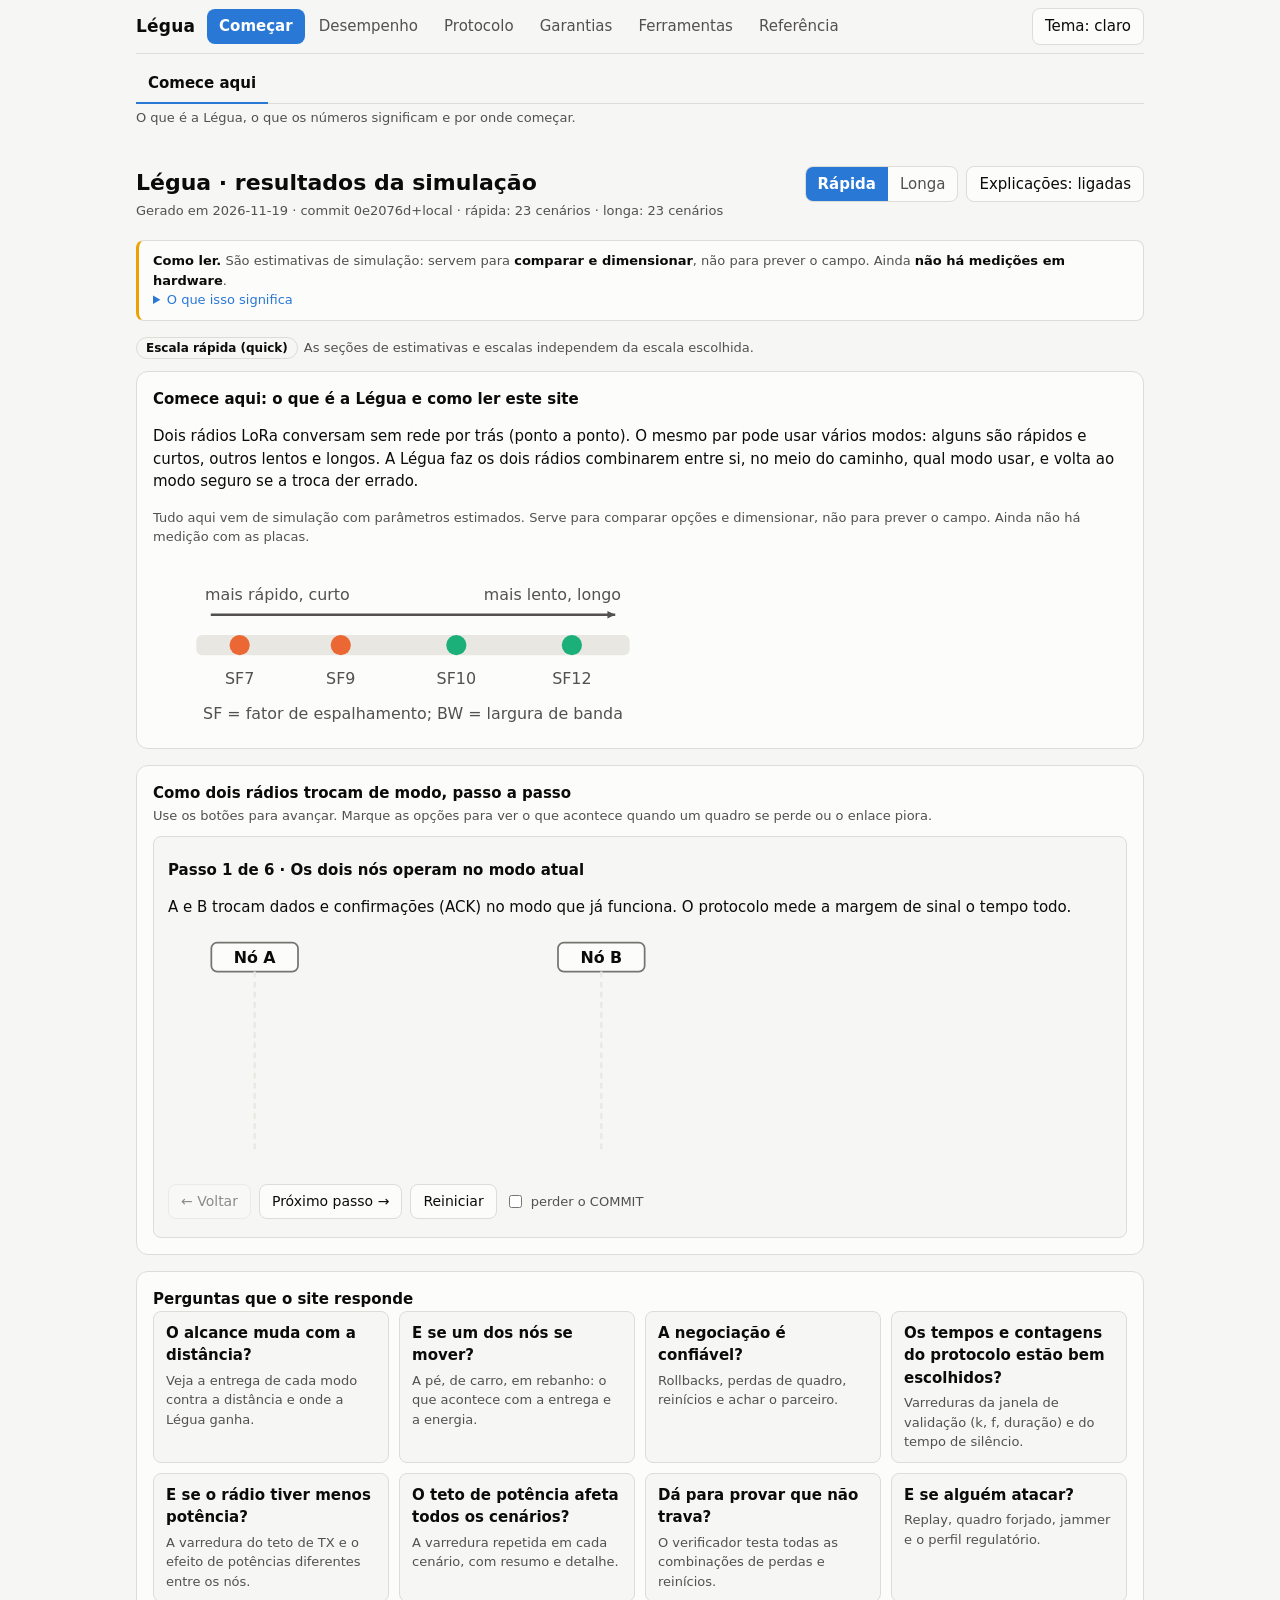
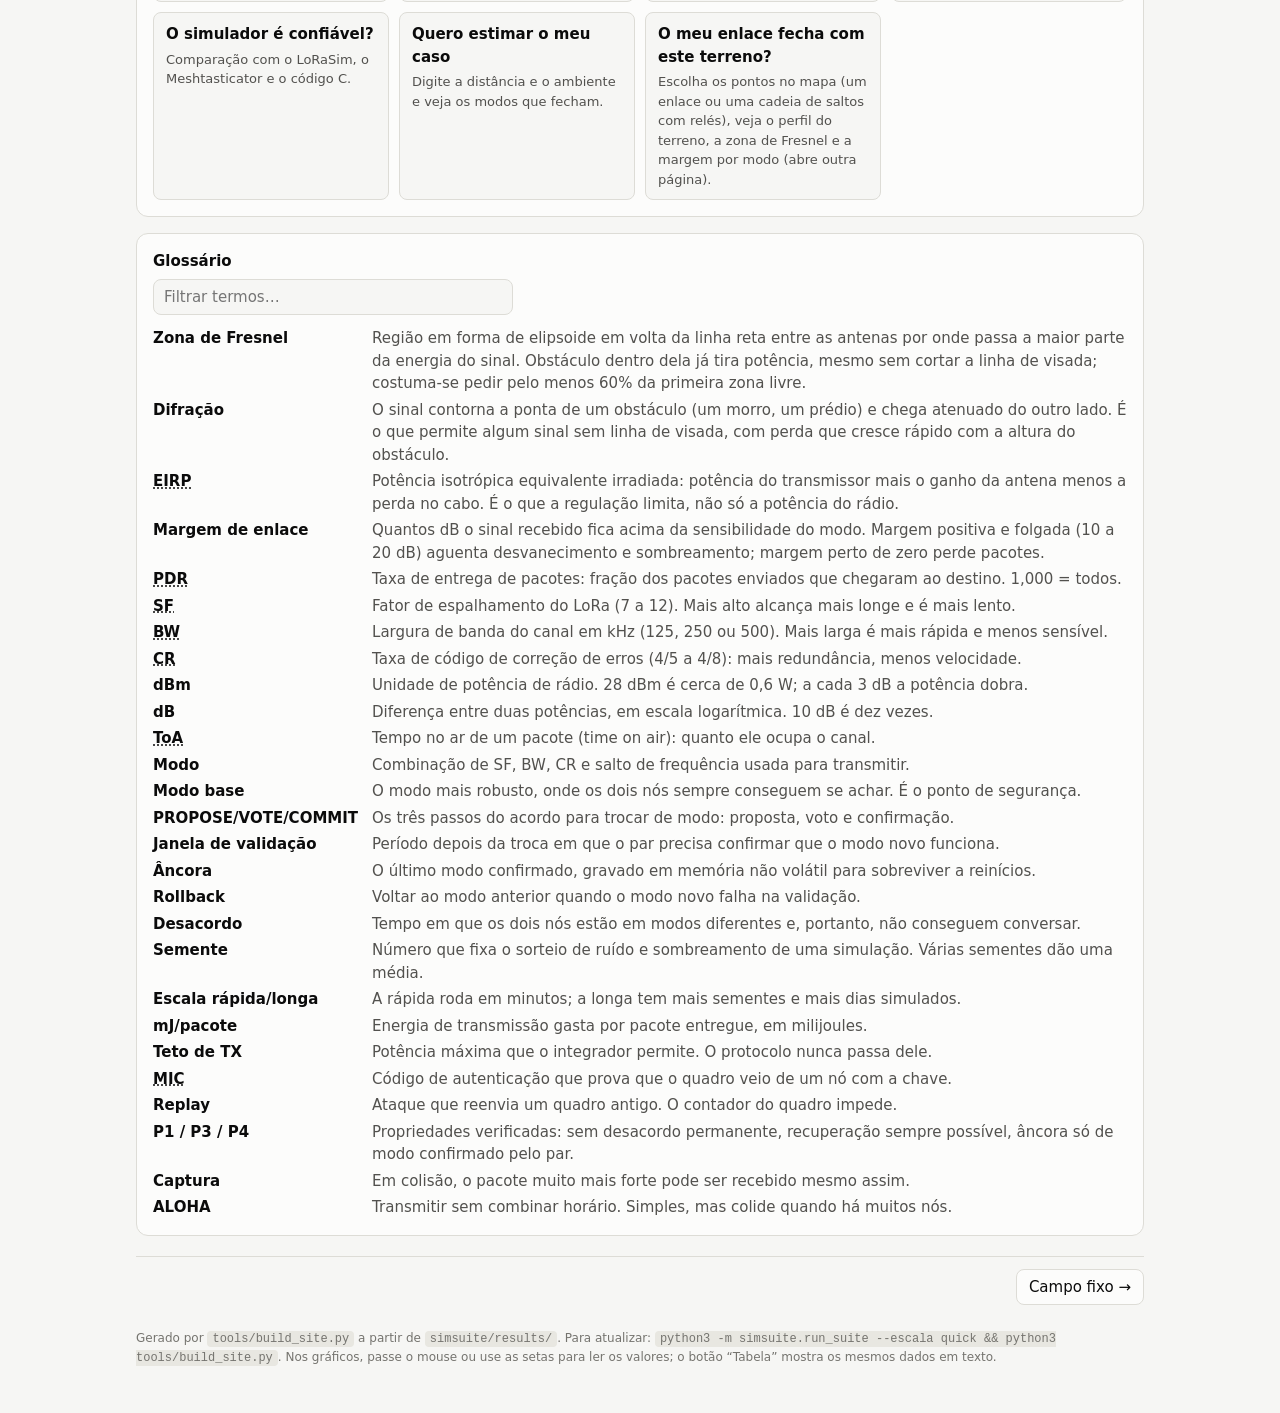
==== site/index.html @ ae8259ec "Site: aba de calculadoras (tempo no ar, sensibilidade, ciclo, bateria, canais) com paridade com o Py" ====
<!doctype html>
<html lang="pt-BR">
<head>
<meta charset="utf-8">
<meta name="viewport" content="width=device-width, initial-scale=1">
<title>Légua · Resultados</title>
<meta name="description" content="Resultados da suíte de simulação da Légua, biblioteca LoRa P2P com adaptação negociada de modo.">
<link rel="stylesheet" href="style.css">
</head>
<body>
<div class="wrap">
  <div id="gnav"></div>
  <header class="top">
    <div>
      <h1>Légua · resultados da simulação</h1>
      <p class="sub" id="meta"></p>
    </div>
    <div class="hdr-controls">
      <div class="seg" id="scale" role="radiogroup" aria-label="Escala dos resultados"></div>
      <button class="btn" id="expl" type="button" aria-pressed="true" title="Mostrar ou ocultar as explicações e os diagramas">Explicações: ligadas</button>
    </div>
  </header>
  <div class="notice">
    <b>Como ler.</b> São estimativas de simulação: servem para <b>comparar e dimensionar</b>, não para prever o campo. Ainda
    <b>não há medições em hardware</b>.
    <details><summary style="cursor:pointer;color:var(--accent)">O que isso significa</summary>
      Todos os números saem de modelos com parâmetros <b>estimados</b> (canal, corrente do PA, deriva, interferência). O perfil
      regulatório BR-2026 vem de fonte secundária e está <b>nao_verificado</b>; nada aqui afirma conformidade ou homologação.
      Os experimentos com as placas Heltec serão feitos em repositório próprio e, quando existirem, calibram estes modelos.
    </details>
  </div>
  <p class="scalebar" id="scalebar"></p>
  <main id="panel" role="tabpanel" tabindex="-1"></main>
  <footer>
    Gerado por <code>tools/build_site.py</code> a partir de <code>simsuite/results/</code>. Para atualizar:
    <code>python3 -m simsuite.run_suite --escala quick &amp;&amp; python3 tools/build_site.py</code>.
    Nos gráficos, passe o mouse ou use as setas para ler os valores; o botão “Tabela” mostra os mesmos dados em texto.
  </footer>
</div>
<script src="data.js"></script>
<script src="nav.js"></script>
<script src="citar.js"></script>
<script src="evidencia.js"></script>
<script src="calculadoras.js"></script>
<script src="calc_ui.js"></script>
<script src="estimator.js"></script>
<script src="explica.js"></script>
<script src="perfil_c.js"></script>
<script src="app.js"></script>
</body>
</html>
---- site/style.css ----
:root {
  color-scheme: light;
  --bg: #f6f6f4;
  --surface: #fcfcfb;
  --border: #dddcd6;
  --grid: #e8e7e1;
  --text: #0b0b0b;
  --text-2: #52514e;
  --text-3: #75746f;
  --accent: #2a78d6;
  --s1: #2a78d6; --s2: #eb6834; --s3: #1baf7a; --s4: #eda100; --s5: #e87ba4;
  --ok: #0b6b3a; --bad: #a3231f; --warn: #8a5a00;
}
@media (prefers-color-scheme: dark) {
  :root:where(:not([data-theme="light"])) {
    color-scheme: dark;
    --bg: #121211; --surface: #1a1a19; --border: #33322f; --grid: #2a2a28;
    --text: #f0efec; --text-2: #c3c2b7; --text-3: #9a998f;
    --accent: #3987e5;
    --s1: #3987e5; --s2: #d95926; --s3: #199e70; --s4: #c98500; --s5: #d55181;
    --ok: #5fcf92; --bad: #f08a86; --warn: #e3b24a;
  }
}
:root[data-theme="dark"] {
  color-scheme: dark;
  --bg: #121211; --surface: #1a1a19; --border: #33322f; --grid: #2a2a28;
  --text: #f0efec; --text-2: #c3c2b7; --text-3: #9a998f;
  --accent: #3987e5;
  --s1: #3987e5; --s2: #d95926; --s3: #199e70; --s4: #c98500; --s5: #d55181;
  --ok: #5fcf92; --bad: #f08a86; --warn: #e3b24a;
}

* { box-sizing: border-box; }
html { -webkit-text-size-adjust: 100%; }
body {
  margin: 0; background: var(--bg); color: var(--text);
  font: 15px/1.5 system-ui, -apple-system, "Segoe UI", Roboto, sans-serif;
}
.wrap { max-width: 1040px; margin: 0 auto; padding: 0 16px 48px; }
header.top { padding: 24px 0 8px; display: flex; gap: 16px; align-items: flex-start; justify-content: space-between; flex-wrap: wrap; }
h1 { font-size: 22px; margin: 0 0 2px; font-weight: 650; }
.sub { color: var(--text-2); font-size: 13px; margin: 0; }
button, select { font: inherit; color: var(--text); }
.btn {
  background: var(--surface); border: 1px solid var(--border); border-radius: 8px;
  padding: 6px 12px; cursor: pointer;
}
.btn:hover { border-color: var(--text-3); }
.btn:focus-visible, select:focus-visible, .tab:focus-visible, .plot:focus-visible { outline: 2px solid var(--accent); outline-offset: 2px; }
.notice {
  background: var(--surface); border: 1px solid var(--border); border-left: 3px solid var(--s4);
  border-radius: 8px; padding: 10px 14px; margin: 12px 0 16px; font-size: 13px; color: var(--text-2);
}
.notice b { color: var(--text); }
nav.tabs { display: flex; gap: 4px; flex-wrap: wrap; border-bottom: 1px solid var(--border); margin-bottom: 16px; }
.tab {
  background: none; border: 0; border-bottom: 2px solid transparent; padding: 8px 12px; cursor: pointer;
  color: var(--text-2); margin-bottom: -1px;
}
.tab[aria-selected="true"] { color: var(--text); border-bottom-color: var(--accent); font-weight: 600; }
.tab:hover { color: var(--text); }
.controls { display: flex; gap: 16px; flex-wrap: wrap; align-items: center; margin: 0 0 12px; font-size: 14px; }
.controls label { display: flex; gap: 6px; align-items: center; color: var(--text-2); }
select { background: var(--surface); border: 1px solid var(--border); border-radius: 8px; padding: 5px 8px; }
.card {
  background: var(--surface); border: 1px solid var(--border); border-radius: 12px;
  padding: 16px; margin: 0 0 16px; min-width: 0;
}
.card h2 { font-size: 15px; margin: 0; font-weight: 650; }
.card .note { color: var(--text-2); font-size: 13px; margin: 2px 0 10px; }
.card-head { display: flex; justify-content: space-between; gap: 12px; align-items: flex-start; }
.card-head .btn { font-size: 12px; padding: 3px 9px; flex: none; }
.grid2 { display: grid; grid-template-columns: repeat(auto-fit, minmax(300px, 1fr)); gap: 16px; }
.grid2 .card { margin: 0; }
.stats { display: grid; grid-template-columns: repeat(auto-fit, minmax(150px, 1fr)); gap: 12px; margin-bottom: 16px; }
.stat { background: var(--surface); border: 1px solid var(--border); border-radius: 12px; padding: 12px 14px; }
.stat .v { font-size: 22px; font-weight: 650; font-variant-numeric: tabular-nums; }
.stat .l { font-size: 12px; color: var(--text-2); }
.legend { display: flex; flex-wrap: wrap; gap: 4px 16px; margin: 0 0 6px; font-size: 13px; color: var(--text-2); }
.legend span { display: inline-flex; align-items: center; gap: 6px; }
.chart { position: relative; width: 100%; }
.chart svg { display: block; width: 100%; height: auto; overflow: visible; }
.plot { outline: none; }
.axis text { fill: var(--text-2); font-size: 11px; }
.axis-title { fill: var(--text-3); font-size: 11px; }
.grid line { stroke: var(--grid); stroke-width: 1; }
.base-line { stroke: var(--border); stroke-width: 1; }
.lbl { fill: var(--text); font-size: 11.5px; }
.ln { fill: none; stroke-width: 2; stroke-linejoin: round; stroke-linecap: round; }
.mk { stroke: var(--surface); stroke-width: 2; }
.hair { stroke: var(--text-3); stroke-width: 1; stroke-dasharray: 3 3; }
.rowline { stroke: var(--grid); stroke-width: 3; stroke-linecap: round; }
.s1 { stroke: var(--s1); fill: var(--s1); } .s2 { stroke: var(--s2); fill: var(--s2); }
.s3 { stroke: var(--s3); fill: var(--s3); } .s4 { stroke: var(--s4); fill: var(--s4); }
.s5 { stroke: var(--s5); fill: var(--s5); }
.ln.s1, .ln.s2, .ln.s3, .ln.s4, .ln.s5 { fill: none; }
.mk.s1, .mk.s2, .mk.s3, .mk.s4, .mk.s5 { stroke: var(--surface); }
.tip {
  position: absolute; pointer-events: none; z-index: 5; background: var(--surface); color: var(--text);
  border: 1px solid var(--border); border-radius: 8px; padding: 8px 10px; font-size: 12.5px; min-width: 160px;
  box-shadow: 0 4px 16px rgba(0,0,0,.12); display: none;
}
.tip .th { font-weight: 600; margin-bottom: 4px; }
.tip .tr { display: flex; align-items: baseline; gap: 8px; margin: 2px 0; }
.tip .tv { font-weight: 650; font-variant-numeric: tabular-nums; }
.tip .tn { color: var(--text-2); }
.tip .te { color: var(--text-3); font-size: 11.5px; }
.tip svg.key { width: 18px; height: 8px; flex: none; align-self: center; overflow: visible; }
table { border-collapse: collapse; width: 100%; font-size: 13px; font-variant-numeric: tabular-nums; }
.tw { overflow-x: auto; }
th, td { text-align: left; padding: 6px 10px; border-bottom: 1px solid var(--border); white-space: nowrap; }
th { color: var(--text-2); font-weight: 600; font-size: 12px; }
td.n, th.n { text-align: right; }
.pill { display: inline-flex; gap: 5px; align-items: center; font-weight: 600; }
.pill.ok { color: var(--ok); } .pill.bad { color: var(--bad); } .pill.warn { color: var(--warn); }
footer { color: var(--text-3); font-size: 12px; margin-top: 24px; }
code { background: var(--grid); padding: 1px 5px; border-radius: 4px; font-size: 12px; }
@media (max-width: 560px) { .card { padding: 12px; } h1 { font-size: 19px; } }

.hdr-controls { display: flex; gap: 8px; align-items: center; flex-wrap: wrap; }
.seg { display: inline-flex; border: 1px solid var(--border); border-radius: 8px; overflow: hidden; background: var(--surface); }
.seg button { border: 0; background: none; padding: 6px 12px; cursor: pointer; color: var(--text-2); }
.seg button[aria-checked="true"] { background: var(--accent); color: #fff; font-weight: 600; }
.seg button:disabled { opacity: .45; cursor: not-allowed; }
.seg button:focus-visible { outline: 2px solid var(--accent); outline-offset: -2px; }
.scalebar { font-size: 13px; color: var(--text-2); margin: 0 0 12px; }
.badge { display: inline-block; border: 1px solid var(--border); border-radius: 999px; padding: 1px 9px; font-size: 12px; font-weight: 600; color: var(--text); margin-right: 6px; }
.badge.full { border-color: var(--accent); color: var(--accent); }
.form { display: grid; grid-template-columns: repeat(auto-fit, minmax(210px, 1fr)); gap: 12px 18px; }
.field { display: flex; flex-direction: column; gap: 3px; font-size: 13px; color: var(--text-2); }
.field .val { color: var(--text); font-weight: 600; font-variant-numeric: tabular-nums; }
.field input[type=range] { width: 100%; accent-color: var(--accent); }
.field input[type=number], .field select { width: 100%; background: var(--surface); border: 1px solid var(--border); border-radius: 8px; padding: 5px 8px; color: var(--text); }
.warn-card { border-left: 3px solid var(--s4); }

.disc h2 { font-size: 16px; }
.dgrid { display: grid; grid-template-columns: repeat(auto-fit, minmax(300px, 1fr)); gap: 14px 22px; }
.dblock h3 { font-size: 13px; margin: 0 0 4px; color: var(--text-2); text-transform: uppercase; letter-spacing: .04em; }
.dblock ul { margin: 0; padding-left: 18px; font-size: 13.5px; }
.dblock li { margin: 0 0 6px; }
.dblock.crit { border-left: 3px solid var(--s4); padding-left: 12px; }

/* explicações, diagramas e guia */
.expl { margin: 8px 0 12px; border: 1px solid var(--border); border-left: 3px solid var(--accent); border-radius: 8px; background: var(--bg); }
.expl > summary { cursor: pointer; padding: 7px 12px; font-weight: 600; color: var(--text-2); list-style-position: inside; }
.expl > summary:focus-visible { outline: 2px solid var(--accent); outline-offset: 2px; }
.expl-body { padding: 2px 14px 12px; font-size: 14px; }
.expl-body p { margin: 6px 0; }
.expl-body .att { color: var(--text-2); }
.sem-expl .expl { display: none; }
.dgm-wrap { margin: 8px 0 2px; max-width: 520px; }
.dgm { width: 100%; height: auto; display: block; }
.guide h3 { margin: 12px 0 4px; font-size: 15px; }
.guide-demo { border: 1px solid var(--border); border-radius: 8px; padding: 10px 14px; background: var(--bg); }
.guide .controls, .guide-demo .controls { display: flex; gap: 8px; flex-wrap: wrap; align-items: center; margin: 8px 0; }
.chk { display: inline-flex; gap: 4px; align-items: center; color: var(--text-2); font-size: 13px; }
.btn:disabled { opacity: .45; cursor: default; }
.qgrid { display: grid; grid-template-columns: repeat(auto-fill, minmax(230px, 1fr)); gap: 10px; }
.qcard { text-align: left; background: var(--bg); border: 1px solid var(--border); border-radius: 8px; padding: 10px 12px; cursor: pointer; display: flex; flex-direction: column; gap: 4px; }
.qcard:hover { border-color: var(--accent); }
.qcard:focus-visible { outline: 2px solid var(--accent); outline-offset: 2px; }
.qcard span { color: var(--text-2); font-size: 13px; }
.gfilter { width: 100%; max-width: 360px; padding: 6px 10px; border: 1px solid var(--border); border-radius: 8px; background: var(--bg); color: var(--text); font: inherit; margin: 6px 0; }
.gloss { display: grid; grid-template-columns: max-content 1fr; gap: 4px 14px; margin: 6px 0 0; }
.gloss dt { font-weight: 600; } .gloss dd { margin: 0; color: var(--text-2); }
@media (max-width: 560px) { .gloss { grid-template-columns: 1fr; } .gloss dd { margin-bottom: 6px; } }
th[title] { text-decoration: underline dotted var(--text-3); text-underline-offset: 3px; cursor: help; }

.decisao { border-left: 4px solid var(--accent); }
.decisao .controls { display: flex; gap: 8px; flex-wrap: wrap; align-items: center; margin: 8px 0 0; }
@media print {
  header.top .btn, #theme, #expl, #scale, nav, .tabs, .sem-impressao, .controls, .card-head .btn, .legend button { display: none !important; }
  body { background: #fff; color: #000; }
  .card, .stat { break-inside: avoid; box-shadow: none; border: 1px solid #999; background: #fff; }
  a[href]::after { content: ""; }
}
.codigo { background: var(--bg); border: 1px solid var(--border); border-radius: 8px; padding: 10px 12px; overflow-x: auto; font: 12px/1.45 ui-monospace, monospace; white-space: pre; margin: 8px 0; }

/* navegação comum (nav.js): barra de seções fixa no topo, subseções e descrição */
.gnav { position: sticky; top: 0; z-index: 20; display: flex; align-items: center; gap: 12px; padding: 8px 0; margin-top: 0; background: var(--bg); border-bottom: 1px solid var(--border); flex-wrap: wrap; }
.gnav-marca { font-weight: 700; font-size: 17px; color: var(--text); text-decoration: none; letter-spacing: .2px; }
.gnav-secoes { display: flex; gap: 2px; flex: 1; flex-wrap: wrap; }
.gnav-sec { padding: 6px 12px; border-radius: 8px; color: var(--text-2); text-decoration: none; }
.gnav-sec:hover { color: var(--text); background: var(--surface); }
.gnav-sec[aria-current="true"] { color: #fff; background: var(--accent); font-weight: 600; }
.gnav-sec:focus-visible, .tab:focus-visible, .gnav-marca:focus-visible { outline: 2px solid var(--accent); outline-offset: 2px; }
a.tab { text-decoration: none; display: inline-block; }
a.tab[aria-current="page"] { color: var(--text); border-bottom-color: var(--accent); font-weight: 600; }
#gnav nav.tabs { margin: 10px 0 4px; }
.gnav-desc { margin: 0 0 14px; color: var(--text-2); font-size: 13px; }
.passo { display: flex; justify-content: space-between; gap: 12px; margin: 20px 0 0; padding-top: 12px; border-top: 1px solid var(--border); }
.passo .btn { text-decoration: none; color: var(--text); }
@media (max-width: 560px) { .gnav { position: static; } .gnav-secoes { order: 3; flex-basis: 100%; } }
@media print { #gnav, .passo { display: none !important; } }

/* testador de enlaces: mapa e perfil à esquerda, resposta e rádio no painel à direita (tela larga) */
.layout-enlace { display: grid; gap: 16px; grid-template-columns: minmax(0, 1fr); align-items: start; }
.layout-enlace .col-a, .layout-enlace .col-b { display: contents; }
.layout-enlace .c-terreno { order: 1; } .layout-enlace .c-resposta { order: 2; } .layout-enlace .c-perfil { order: 3; } .layout-enlace .c-radio { order: 4; }
.layout-enlace > * > .card, .layout-enlace .c-resposta > .card, .layout-enlace .c-perfil > .card { margin-bottom: 0; }
.stats.painel { grid-template-columns: repeat(auto-fit, minmax(130px, 1fr)); }
.stats.painel .stat:nth-child(1) .v, .stats.painel .stat:nth-child(2) .v { font-size: 28px; }
@media (min-width: 1100px) {
  .wrap:has(.layout-enlace) { max-width: 1320px; }
  .layout-enlace { grid-template-columns: minmax(0, 1.55fr) minmax(340px, 1fr); }
  .layout-enlace .col-a, .layout-enlace .col-b { display: flex; flex-direction: column; gap: 16px; min-width: 0; }
  .layout-enlace .c-terreno, .layout-enlace .c-resposta, .layout-enlace .c-perfil, .layout-enlace .c-radio { order: 0; }
}
.layout-enlace .c-resposta, .layout-enlace .c-perfil { display: flex; flex-direction: column; gap: 16px; min-width: 0; }
.layout-enlace .c-resposta:empty, .layout-enlace .c-perfil:empty { display: none; }
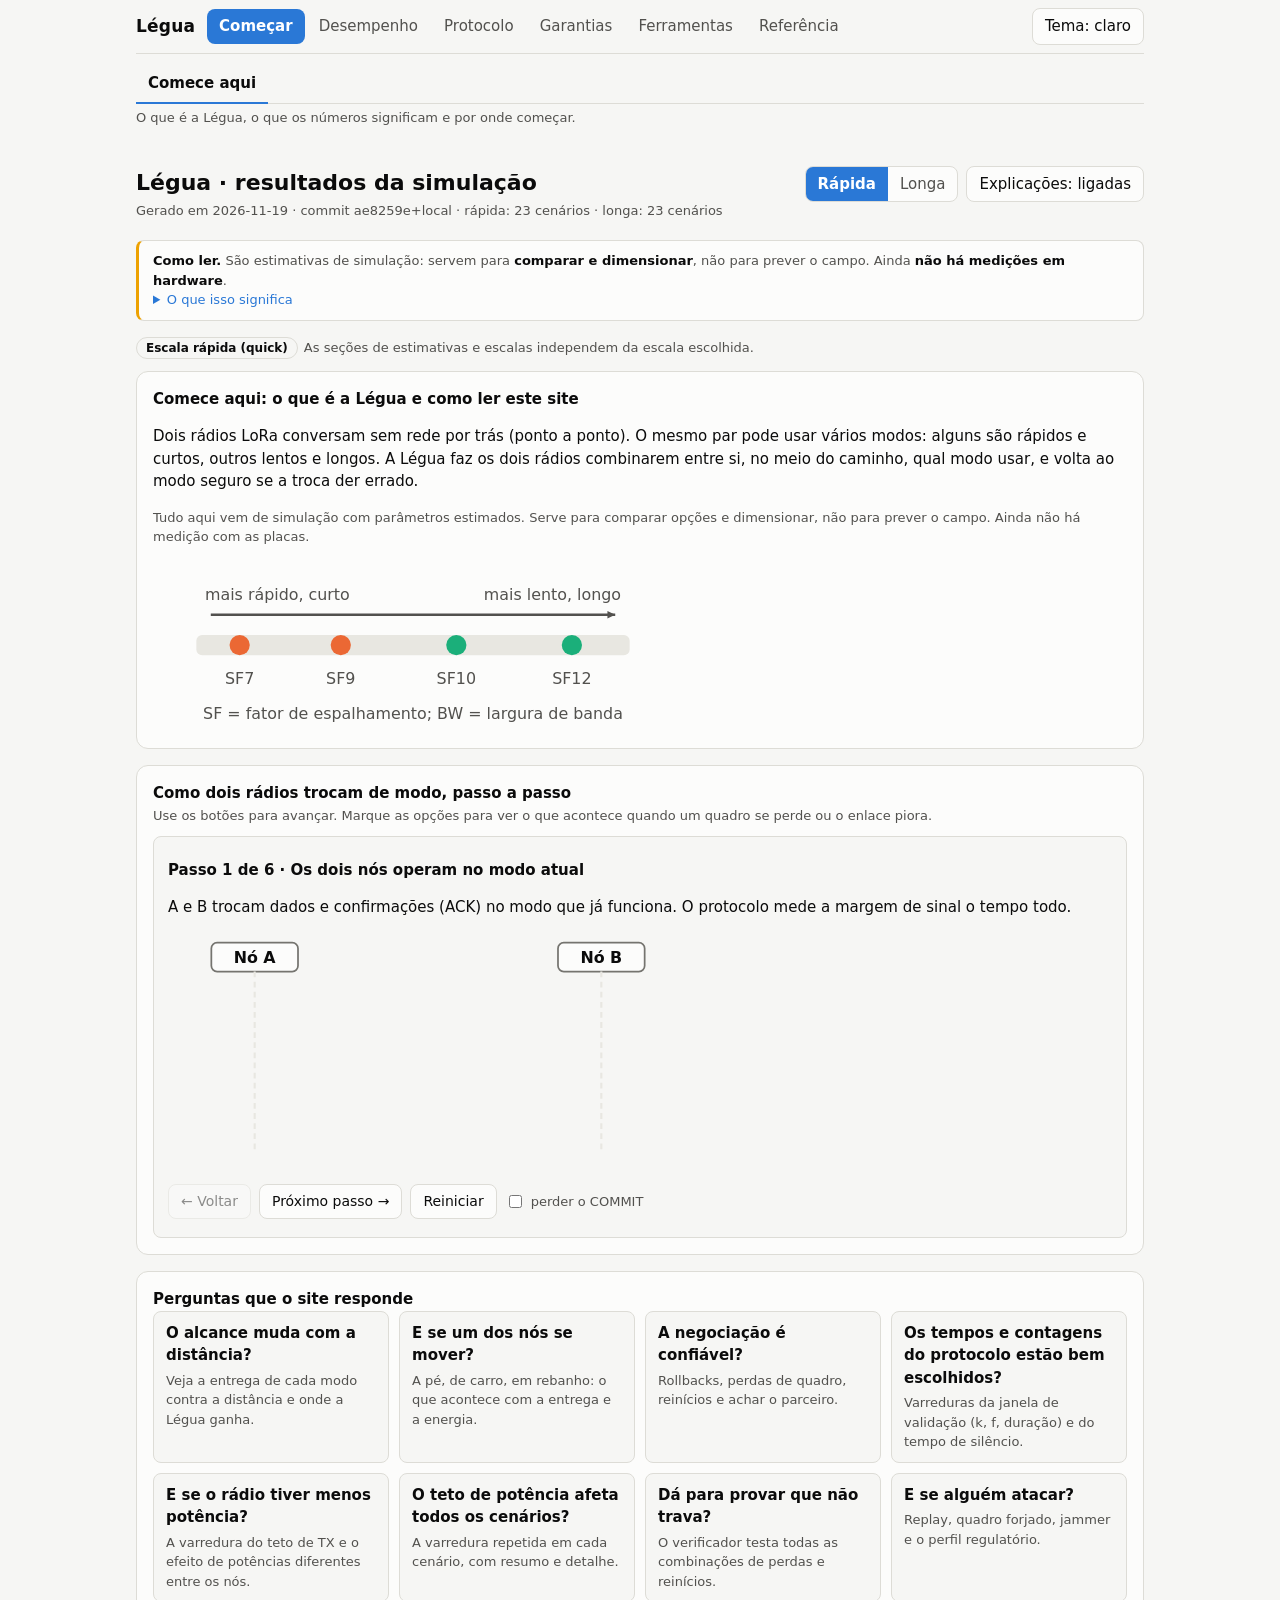
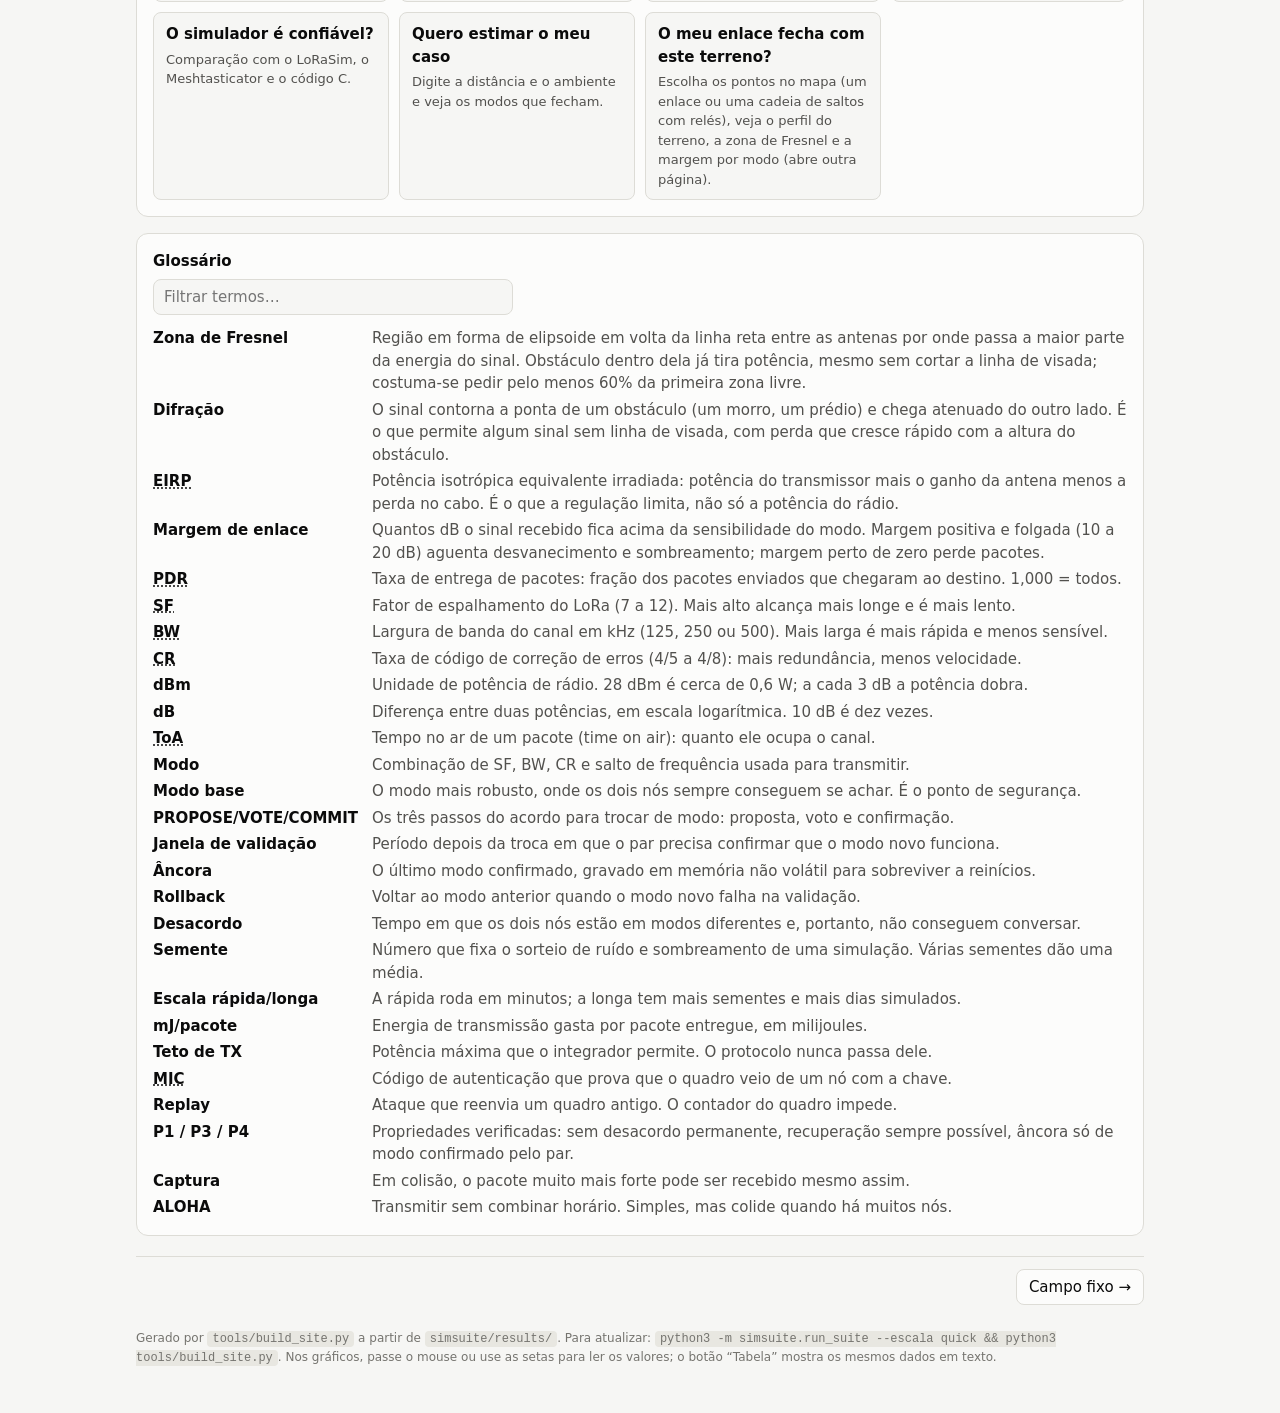
==== commit 088b02ea: "Site: aba Pacotes (decodificador e gerador de quadros v0, paridade com wire.py) e vetores de teste p" ====
--- a/site/index.html
+++ b/site/index.html
@@ -43,6 +43,8 @@
 <script src="evidencia.js"></script>
 <script src="calculadoras.js"></script>
 <script src="calc_ui.js"></script>
+<script src="pacote.js"></script>
+<script src="pacote_ui.js"></script>
 <script src="estimator.js"></script>
 <script src="explica.js"></script>
 <script src="perfil_c.js"></script>
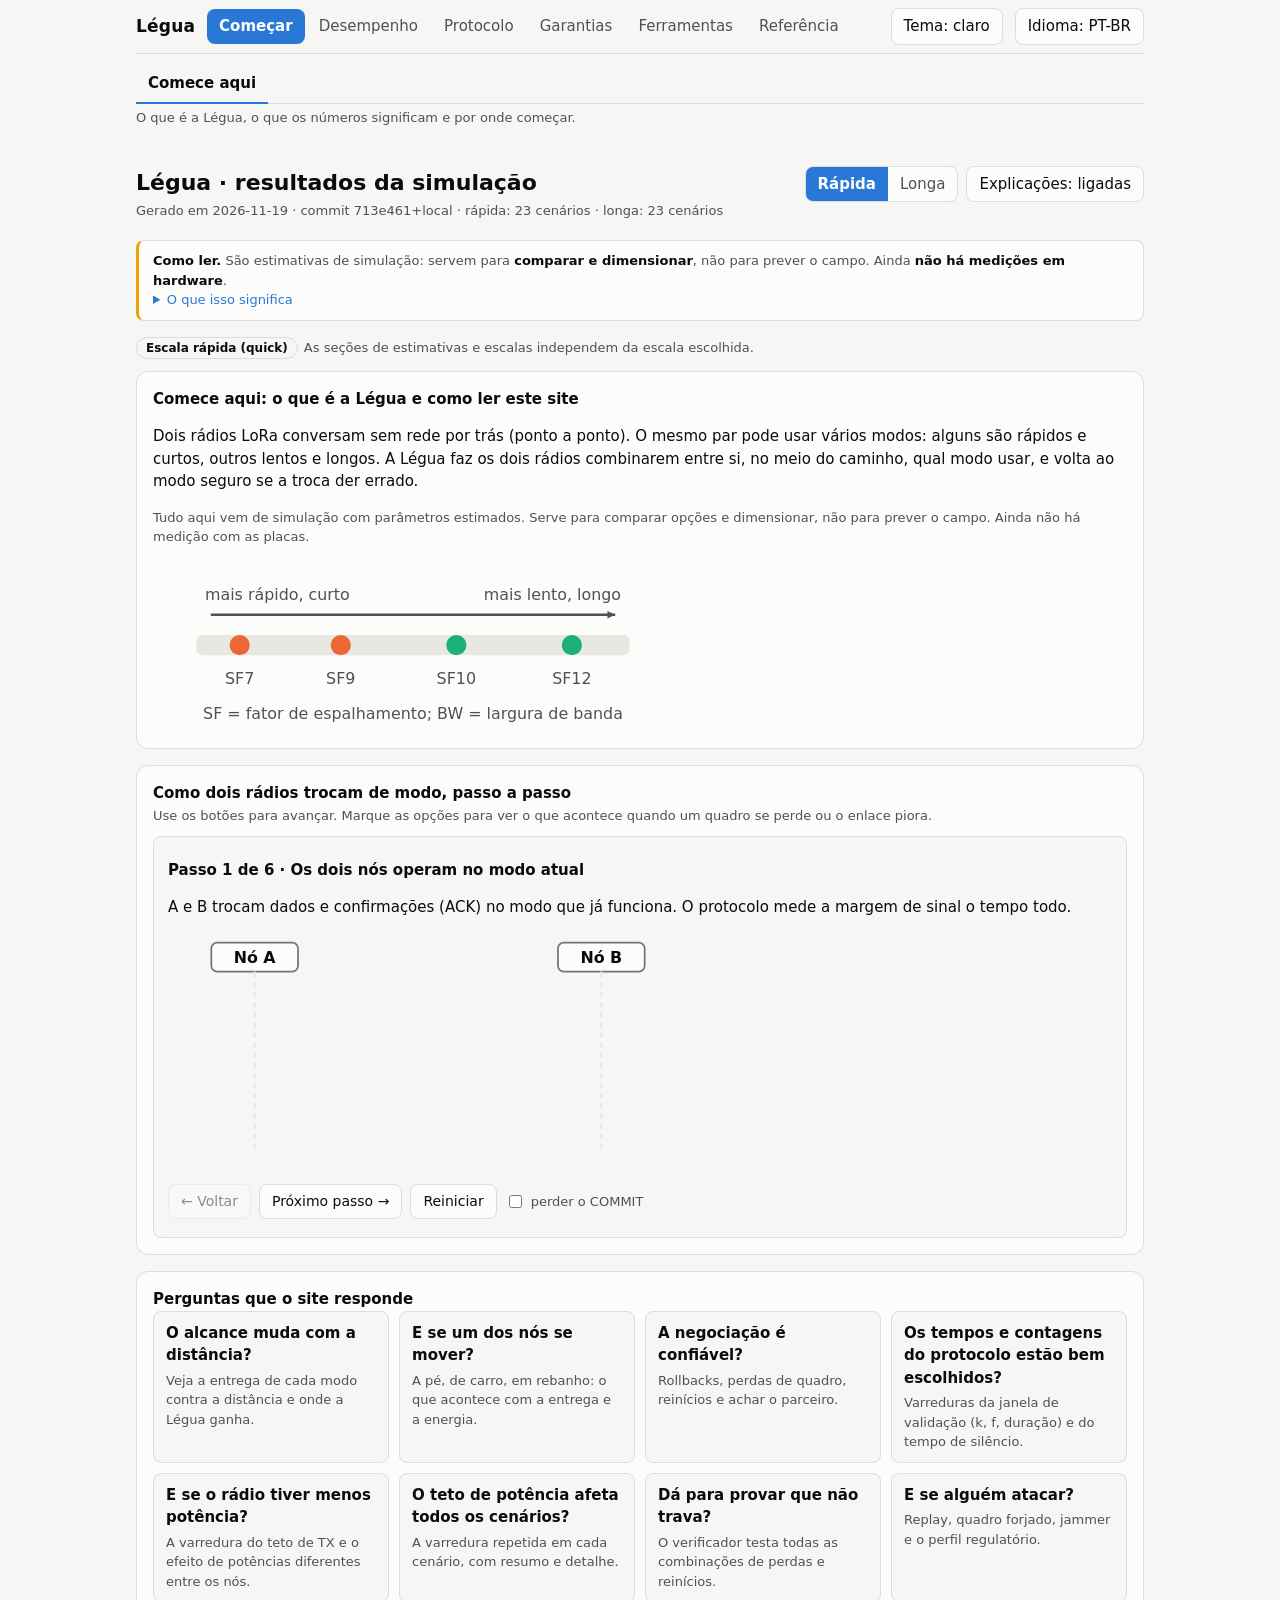
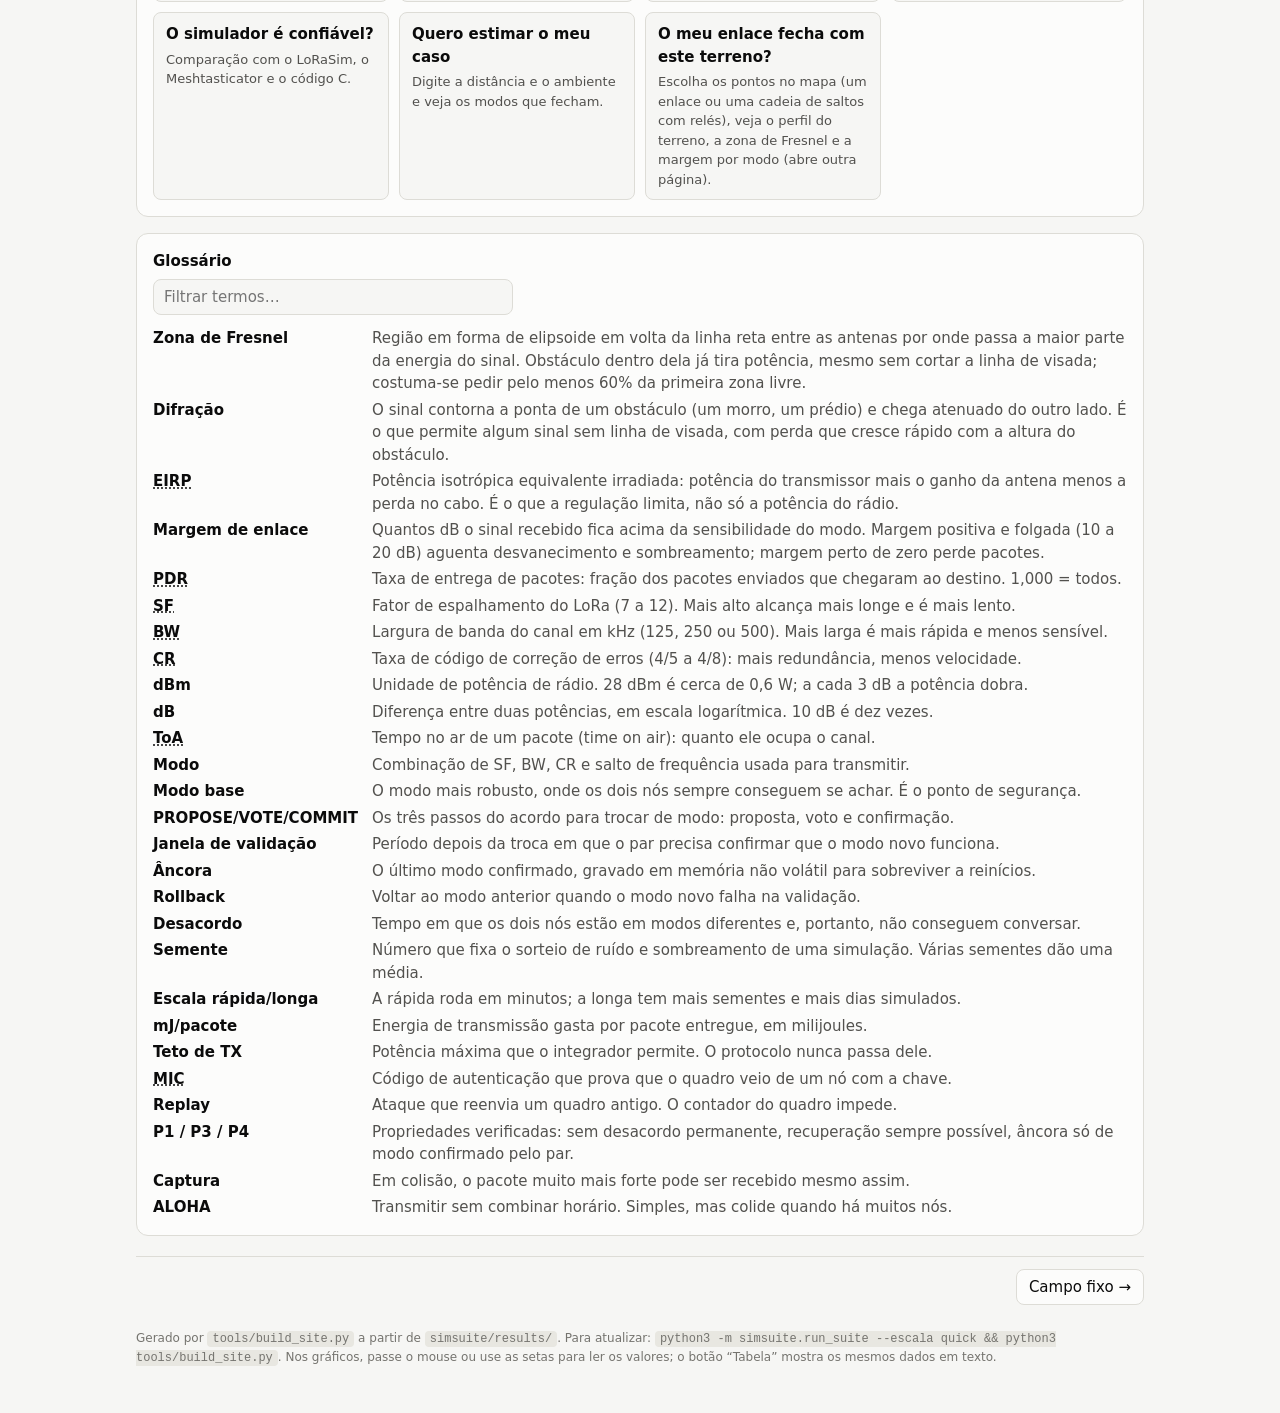
==== commit 0b1a102a: "Site: idioma PT-BR/EN sem recarregar e sem perder o estado, dicionário de 1298 textos, extrator e do" ====
--- a/site/index.html
+++ b/site/index.html
@@ -6,6 +6,9 @@
 <title>Légua · Resultados</title>
 <meta name="description" content="Resultados da suíte de simulação da Légua, biblioteca LoRa P2P com adaptação negociada de modo.">
 <link rel="stylesheet" href="style.css">
+<link rel="manifest" href="manifest.webmanifest">
+<meta name="theme-color" content="#2a78d6">
+<link rel="icon" href="icone.svg" type="image/svg+xml">
 </head>
 <body>
 <div class="wrap">
@@ -38,6 +41,8 @@
   </footer>
 </div>
 <script src="data.js"></script>
+<script src="i18n_en.js"></script>
+<script src="i18n.js"></script>
 <script src="nav.js"></script>
 <script src="citar.js"></script>
 <script src="evidencia.js"></script>
@@ -45,6 +50,13 @@
 <script src="calc_ui.js"></script>
 <script src="pacote.js"></script>
 <script src="pacote_ui.js"></script>
+<script src="medicoes.js"></script>
+<script src="medicoes_ui.js"></script>
+<script src="sensibilidade.js"></script>
+<script src="sensibilidade_ui.js"></script>
+<script src="rastros.js"></script>
+<script src="rastros_ui.js"></script>
+<script src="spec_ui.js"></script>
 <script src="estimator.js"></script>
 <script src="explica.js"></script>
 <script src="perfil_c.js"></script>
